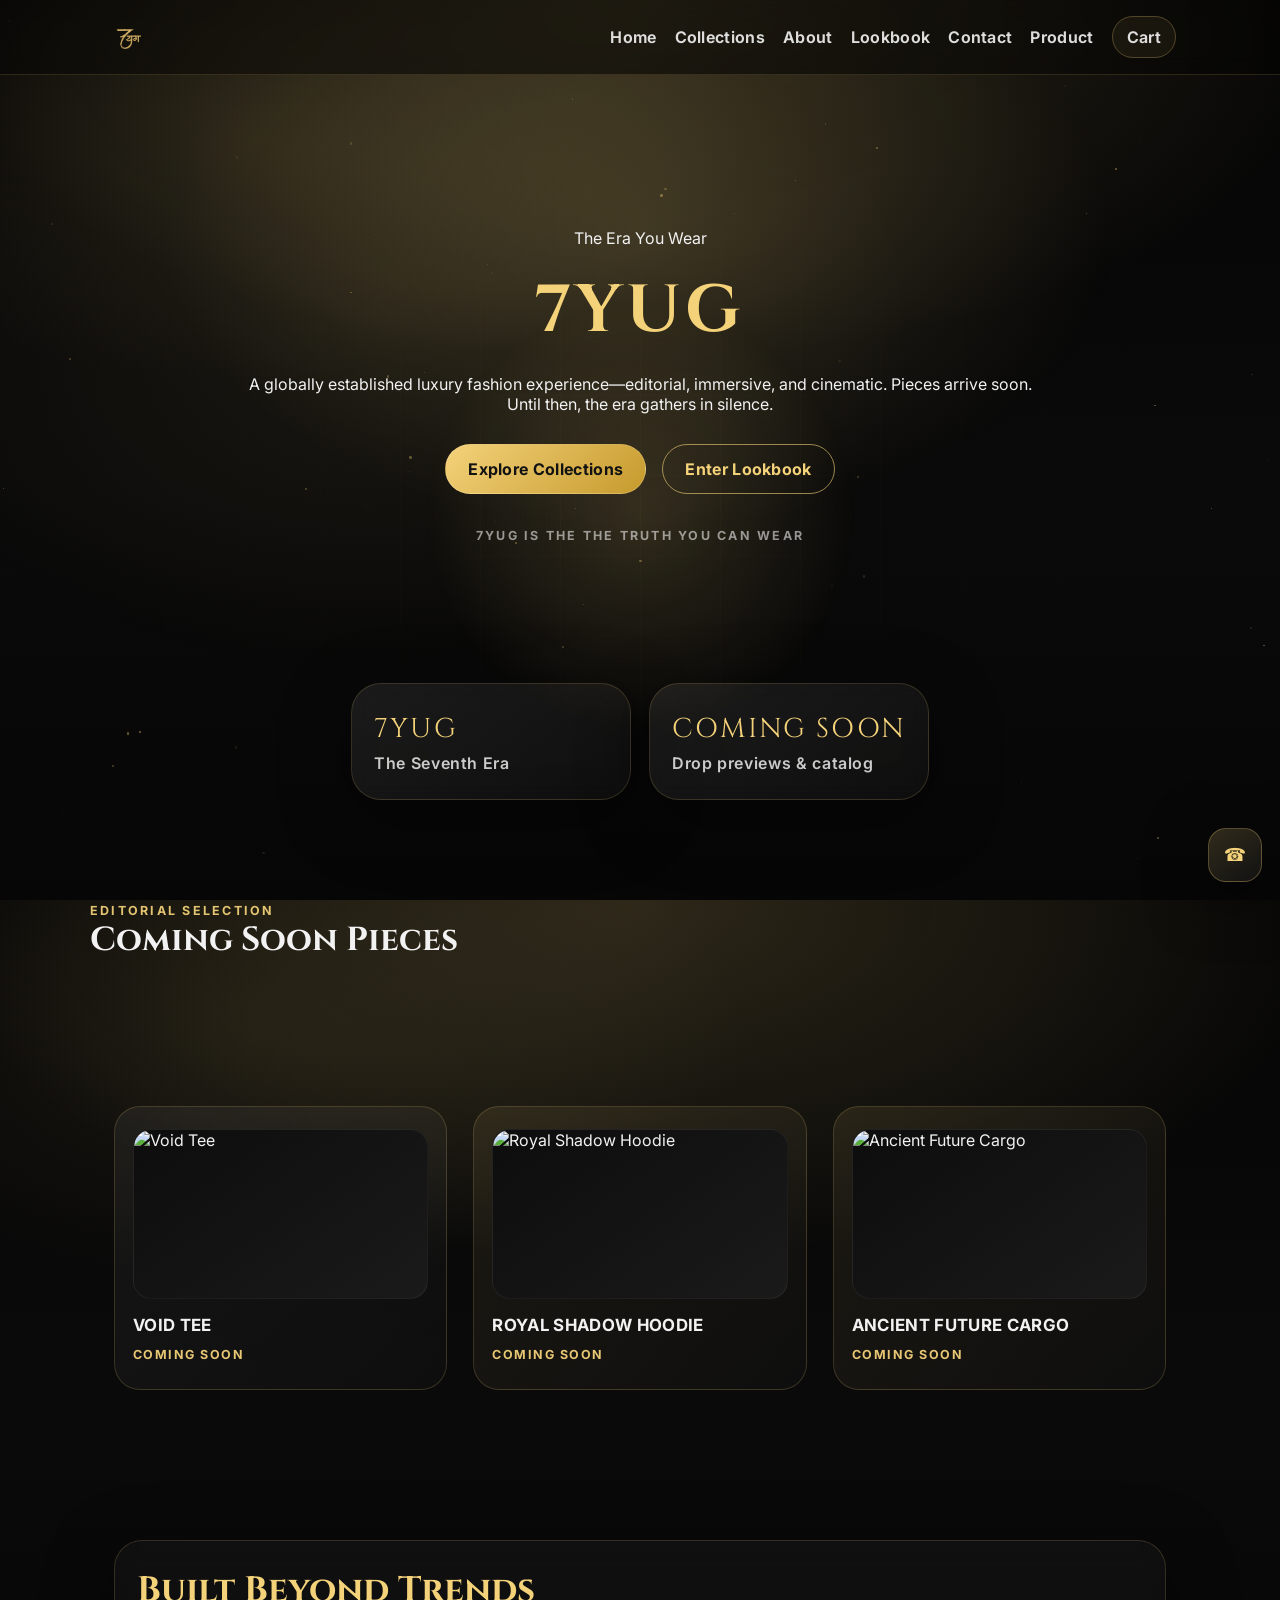
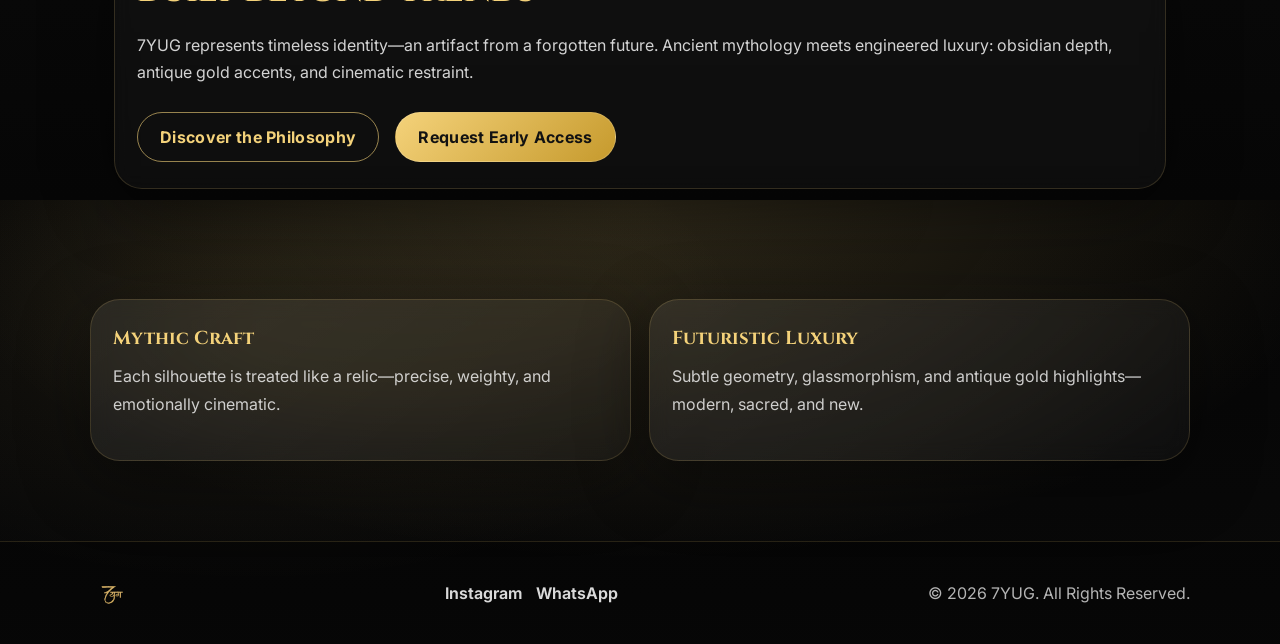
==== index.html @ 1b6e3635 "Add files via upload" ====
<!DOCTYPE html>
<html lang="en">
<head>
  <meta charset="UTF-8" />
  <meta name="viewport" content="width=device-width, initial-scale=1.0" />
  <title>7YUG — Luxury Fashion (Ancient Myth × Futuristic Luxury)</title>
  <meta name="description" content="7YUG — premium luxury fashion brand. Ancient mythology × futuristic luxury. Coming soon pieces, editorial energy, cinematic experience." />
  <link rel="canonical" href="./index.html" />

  <meta property="og:title" content="7YUG — Luxury Fashion" />
  <meta property="og:description" content="Ancient myth × futuristic luxury. Premium drops coming soon." />
  <meta property="og:type" content="website" />

  <link rel="stylesheet" href="css/style.css" />

  <link rel="preconnect" href="https://fonts.googleapis.com" />
  <link rel="preconnect" href="https://fonts.gstatic.com" crossorigin />
  <link href="https://fonts.googleapis.com/css2?family=Cinzel:wght@400;600;700&family=Inter:wght@300;400;500;600&display=swap" rel="stylesheet" />
</head>
<body class="inner-page">

  <div id="loading" aria-hidden="true">
    <div class="loading-wrap">
      <div class="loading-mark" aria-hidden="true">7YUG</div>
      <div class="loading-sub">Ancient myth × Futuristic luxury</div>
      <div class="loading-bar" role="progressbar" aria-valuemin="0" aria-valuemax="100">
        <span></span>
      </div>
    </div>
  </div>

  <div id="cursorLight" aria-hidden="true"></div>
  <div id="particles" aria-hidden="true"></div>

  <a class="skip-link" href="#main">Skip to content</a>

  <header class="site-header">
    <nav class="site-nav">
      <a class="logo" href="index.html" aria-label="7YUG Home">
        <img src="final logo.png" alt="7YUG logo" />
      </a>

      <button class="nav-toggle" type="button" aria-label="Open menu" aria-expanded="false" aria-controls="navMenu">
        <span></span><span></span><span></span>
      </button>

      <ul id="navMenu" class="nav-links" data-visible="false">
        <li><a href="index.html">Home</a></li>
        <li><a href="collections.html">Collections</a></li>
        <li><a href="about.html">About</a></li>
        <li><a href="lookbook.html">Lookbook</a></li>
        <li><a href="contact.html">Contact</a></li>
        <li><a href="product.html">Product</a></li>
        <li><a href="cart.html" class="nav-cart">Cart</a></li>
      </ul>
    </nav>
  </header>

  <main id="main">
    <section class="hero" aria-label="7YUG hero">
      <div class="hero__bg" aria-hidden="true">
        <div class="hero__vignette"></div>
        <div class="hero__grid"></div>
        <div class="hero__orb"></div>
      </div>

      <div class="hero__content">
        <div class="hero__kicker reveal">The Era You Wear </div>
        <h1 class="hero__title reveal"> 7YUG</h1>
        <p class="hero__lead reveal">
          A globally established luxury fashion experience—editorial, immersive, and cinematic.
          Pieces arrive soon. Until then, the era gathers in silence.
        </p>

        <div class="hero__cta reveal">
          <a class="btn gold-btn" href="collections.html">Explore Collections</a>
          <a class="btn outline-btn" href="lookbook.html">Enter Lookbook</a>
        </div>

        <div class="hero__scroll reveal">7YUG is the The Truth You Can Wear</div>
      </div>

      <div class="hero__bottom">
        <div class="hero__stat glass-card reveal">
          <div class="stat__n">7YUG</div>
          <div class="stat__t">The Seventh Era</div>
        </div>
        <div class="hero__stat glass-card reveal">
          <div class="stat__n">COMING SOON</div>
          <div class="stat__t">Drop previews & catalog</div>
        </div>
      </div>
    </section>

    <section class="section-wrap">
      <div class="section-head">
        <div class="eyebrow">Editorial Selection</div>
        <h2 class="h2">Coming Soon Pieces</h2>
      </div>

      <section class="product-grid">
        <a class="product-card coming-card reveal" href="product.html">
          <img class="product-image" loading="lazy" decoding="async" alt="Void Tee" src="https://images.unsplash.com/photo-1520975916090-3105956dac38?auto=format&fit=crop&w=900&q=70" />
          <h3>VOID TEE</h3>
          <span>COMING SOON</span>
        </a>

        <a class="product-card coming-card futuristic reveal" href="product.html">
          <img class="product-image" loading="lazy" decoding="async" alt="Royal Shadow Hoodie" src="https://images.unsplash.com/photo-1520975869019-1b8f4c6a8b1a?auto=format&fit=crop&w=900&q=70" />
          <h3>ROYAL SHADOW HOODIE</h3>
          <span>COMING SOON</span>
        </a>

        <a class="product-card coming-card futuristic reveal" href="product.html">
          <img class="product-image" loading="lazy" decoding="async" alt="Ancient Future Cargo" src="https://images.unsplash.com/photo-1520975661595-6453be3f7070?auto=format&fit=crop&w=900&q=70" />
          <h3>ANCIENT FUTURE CARGO</h3>
          <span>COMING SOON</span>
        </a>
      </section>
    </section>

    <section class="about-preview">
      <div class="about-text glass-card reveal">
        <h2>Built Beyond Trends</h2>

        <p>
          7YUG represents timeless identity—an artifact from a forgotten future.
          Ancient mythology meets engineered luxury: obsidian depth, antique gold accents, and cinematic restraint.
        </p>

        <div class="about-actions">
          <a class="btn outline-btn" href="about.html">Discover the Philosophy</a>
          <a class="btn gold-btn" href="contact.html">Request Early Access</a>
        </div>
      </div>
    </section>

    <section class="section-wrap">
      <div class="editorial-row">
        <article class="glass-card reveal editorial-block">
          <h3 class="editorial-title">Mythic Craft</h3>
          <p class="editorial-text">
            Each silhouette is treated like a relic—precise, weighty, and emotionally cinematic.
          </p>
        </article>

        <article class="glass-card reveal editorial-block">
          <h3 class="editorial-title">Futuristic Luxury</h3>
          <p class="editorial-text">
            Subtle geometry, glassmorphism, and antique gold highlights—modern, sacred, and new.
          </p>
        </article>
      </div>
    </section>
  </main>

  <footer class="site-footer">
    <div class="footer-content">
      <img src="final logo.png" alt="7YUG logo" />
      <div class="footer-links">
        <a href="https://www.instagram.com/7yug.co.in/" target="_blank" rel="noreferrer">Instagram</a>
        <a href="https://wa.me/917275882176" target="_blank" rel="noreferrer">WhatsApp</a>
      </div>
      <p>© <span id="year"></span> 7YUG. All Rights Reserved.</p>
    </div>
  </footer>

  <a class="whatsapp-float" href="https://wa.me/917275882176" target="_blank" rel="noreferrer" aria-label="Chat on WhatsApp">
    <span class="whatsapp-float__icon" aria-hidden="true">☎</span>
  </a>

  <script src="js/app.js"></script>
</body>
</html>
---- css/style.css ----
/* 7YUG base styles + cinematic luxury foundation */

:root {
  --bg: #070707;
  --panel: rgba(255, 255, 255, 0.04);
  --text: #f2f2f2;
  --muted: rgba(244, 210, 122, 0.9);
  --gold: #f4d27a;
  --gold-2: #c69a2d;
  --glass: rgba(255, 255, 255, 0.06);
  --glass-2: rgba(255, 255, 255, 0.035);
  --stroke: rgba(244, 210, 122, 0.18);
  --stroke-2: rgba(244, 210, 122, 0.12);
  --shadow: 0 18px 60px rgba(0, 0, 0, 0.55);
  --radius: 26px;
}

* {
  box-sizing: border-box;
}

html,
body {
  height: 100%;
}

body {
  margin: 0;
  font-family: Inter, system-ui, -apple-system, Segoe UI, Roboto, Helvetica, Arial, sans-serif;
  background:
    radial-gradient(1200px 600px at 50% 0%, rgba(244, 210, 122, 0.17), transparent 60%),
    radial-gradient(900px 450px at 20% 15%, rgba(244, 210, 122, 0.08), transparent 55%),
    linear-gradient(180deg, #050505, #0a0a0a 55%, #060606);
  color: var(--text);
  overflow-x: hidden;
}

a {
  color: inherit;
  text-decoration: none;
}

img {
  max-width: 100%;
  display: block;
}

.skip-link {
  position: absolute;
  left: -9999px;
  top: 10px;
  z-index: 1000;
  background: rgba(0, 0, 0, 0.85);
  border: 1px solid rgba(244, 210, 122, 0.35);
  padding: 10px 14px;
  border-radius: 999px;
}
.skip-link:focus {
  left: 12px;
}

/* Ambient particles layer (created in HTML) */
#particles {
  position: fixed;
  inset: 0;
  pointer-events: none;
  z-index: 0;
  opacity: 0.9;
}

/* Optional cursor glow element. JS safely ignores if not present. */
#cursorLight {
  position: fixed;
  width: 320px;
  height: 320px;
  border-radius: 50%;
  left: -9999px;
  top: -9999px;
  pointer-events: none;
  background: radial-gradient(circle, rgba(244, 210, 122, 0.28), transparent 60%);
  mix-blend-mode: screen;
  filter: blur(10px);
  z-index: 1;
  transform: translateZ(0);
}

/* Loading screen */
#loading {
  position: fixed;
  inset: 0;
  z-index: 999;
  background:
    radial-gradient(900px 500px at 50% 20%, rgba(244, 210, 122, 0.18), transparent 60%),
    linear-gradient(180deg, #050505, #0a0a0a);
  display: grid;
  place-items: center;
  transition: opacity 700ms ease, visibility 700ms ease;
}

#loading.is-hidden {
  opacity: 0;
  visibility: hidden;
}

.loading-wrap {
  width: min(720px, 92vw);
  padding: 34px 26px;
  border-radius: 30px;
  border: 1px solid rgba(244, 210, 122, 0.18);
  background: rgba(0, 0, 0, 0.35);
  box-shadow: var(--shadow);
  text-align: center;
}

.loading-mark {
  font-family: Cinzel, serif;
  letter-spacing: 0.24em;
  color: var(--gold);
  font-size: 2.2rem;
  text-transform: uppercase;
}

.loading-sub {
  margin-top: 10px;
  color: rgba(255, 255, 255, 0.78);
  font-size: 0.98rem;
  letter-spacing: 0.08em;
}

.loading-bar {
  margin-top: 26px;
  height: 10px;
  border-radius: 999px;
  background: rgba(255, 255, 255, 0.06);
  overflow: hidden;
  border: 1px solid rgba(244, 210, 122, 0.12);
}

.loading-bar span {
  display: block;
  height: 100%;
  width: 40%;
  background: linear-gradient(90deg, rgba(244, 210, 122, 0), rgba(244, 210, 122, 1), rgba(198, 154, 45, 1));
  animation: sweep 1.2s ease-in-out infinite;
}

@keyframes sweep {
  0% {
    transform: translateX(-120%);
  }
  100% {
    transform: translateX(220%);
  }
}

.glass-card {
  background: linear-gradient(145deg, rgba(255, 255, 255, 0.08), rgba(255, 255, 255, 0.03));
  border: 1px solid rgba(244, 210, 122, 0.16);
  box-shadow: 0 18px 70px rgba(0, 0, 0, 0.42);
  backdrop-filter: blur(10px);
  border-radius: 30px;
}

.reveal {
  opacity: 0;
  transform: translateY(14px);
  transition: opacity 700ms ease, transform 700ms ease;
}

.reveal.is-visible {
  opacity: 1;
  transform: translateY(0);
}

/* WhatsApp floating button */
.whatsapp-float {
  position: fixed;
  right: 18px;
  bottom: 18px;
  z-index: 50;
  width: 54px;
  height: 54px;
  border-radius: 18px;
  border: 1px solid rgba(244, 210, 122, 0.28);
  background: linear-gradient(145deg, rgba(244, 210, 122, 0.18), rgba(255, 255, 255, 0.05));
  backdrop-filter: blur(10px);
  box-shadow: 0 16px 60px rgba(0, 0, 0, 0.55);
  display: grid;
  place-items: center;
  transition: transform 180ms ease, border-color 180ms ease;
}

.whatsapp-float__icon {
  color: var(--gold);
  font-size: 18px;
  line-height: 1;
}

.whatsapp-float:hover {
  transform: translateY(-3px) scale(1.02);
  border-color: rgba(244, 210, 122, 0.45);
}

@media (max-width: 480px) {
  .whatsapp-float {
    right: 12px;
    bottom: 12px;
  }
}

/* Header / Nav */
.site-header {
  position: sticky;
  top: 0;
  z-index: 10;
  backdrop-filter: blur(10px);
  background: rgba(0, 0, 0, 0.35);
  border-bottom: 1px solid rgba(244, 210, 122, 0.15);
}

.site-nav {
  max-width: 1120px;
  margin: 0 auto;
  padding: 18px 24px;
  display: flex;
  align-items: center;
  justify-content: space-between;
  gap: 18px;
}

.site-nav .logo img {
  height: 38px;
  width: auto;
}

.nav-toggle {
  width: 44px;
  height: 44px;
  border-radius: 14px;
  border: 1px solid rgba(244, 210, 122, 0.22);
  background: rgba(255, 255, 255, 0.04);
  display: none;
  align-items: center;
  justify-content: center;
  gap: 4px;
  padding: 0;
}

.nav-toggle span {
  display: block;
  width: 18px;
  height: 2px;
  background: rgba(255, 255, 255, 0.85);
  transition: transform 220ms ease;
}

.nav-links {
  list-style: none;
  display: flex;
  gap: 18px;
  padding: 0;
  margin: 0;
  align-items: center;
}

.nav-links a {
  font-weight: 650;
  letter-spacing: 0.02em;
  color: rgba(255, 255, 255, 0.86);
  transition: color 160ms ease;
  position: relative;
}

.nav-links a:hover {
  color: var(--gold);
}

.nav-cart {
  padding: 10px 14px;
  border-radius: 999px;
  border: 1px solid rgba(244, 210, 122, 0.26);
  background: rgba(244, 210, 122, 0.06);
}

@media (max-width: 820px) {
  .nav-toggle {
    display: inline-flex;
  }
  .nav-links {
    position: absolute;
    top: 72px;
    left: 12px;
    right: 12px;
    flex-direction: column;
    align-items: flex-start;
    gap: 10px;
    padding: 16px 14px;
    border-radius: 22px;
    border: 1px solid rgba(244, 210, 122, 0.18);
    background: rgba(0, 0, 0, 0.65);
    backdrop-filter: blur(10px);
    transform-origin: top;
    transform: scale(0.98);
    opacity: 0;
    pointer-events: none;
    transition: opacity 180ms ease, transform 180ms ease;
  }
  .nav-links[data-visible="true"] {
    opacity: 1;
    transform: scale(1);
    pointer-events: auto;
  }
}

/* Home/collections product cards */
.inner-page {
  min-height: 100vh;
}

.product-grid {
  max-width: 1100px;
  margin: 0 auto;
  padding: 120px 24px 70px;
  display: grid;
  grid-template-columns: repeat(auto-fit, minmax(240px, 1fr));
  gap: 26px;
}

.product-grid.bigger-grid {
  padding-top: 90px;
}

.page-hero {
  padding: 120px 24px 40px;
  text-align: center;
}

.product-card {
  position: relative;
  border-radius: 26px;
  background: linear-gradient(145deg, rgba(255, 255, 255, 0.06), rgba(255, 255, 255, 0.02));
  border: 1px solid rgba(244, 210, 122, 0.18);
  padding: 22px 18px 26px;
  overflow: hidden;
  transform-style: preserve-3d;
  perspective: 900px;
  transition: transform 120ms ease;
}

.product-card::before {
  content: '';
  position: absolute;
  inset: -60px;
  background: radial-gradient(circle at var(--mx, 50%) var(--my, 50%), rgba(244, 210, 122, 0.22), transparent 55%);
  opacity: 0;
  transition: opacity 150ms ease;
}

.product-card:hover::before {
  opacity: 1;
}

.product-image {
  height: 170px;
  width: 100%;
  border-radius: 18px;
  border: 1px solid rgba(255, 255, 255, 0.06);
  object-fit: cover;
  background: linear-gradient(145deg, #0d0d0d, #1a1a1a);
}


.product-card h3 {
  margin: 16px 0 8px;
  font-size: 1.05rem;
  letter-spacing: 0.02em;
}

.product-card span,
.product-card p {
  display: inline-block;
  color: rgba(244, 210, 122, 0.95);
  font-weight: 700;
  letter-spacing: 0.12em;
  font-size: 0.78rem;
}

.product-card.futuristic {
  background: linear-gradient(145deg, rgba(244, 210, 122, 0.09), rgba(255, 255, 255, 0.02));
}

/* Buttons */
.btn {
  display: inline-flex;
  align-items: center;
  justify-content: center;
  padding: 14px 22px;
  border-radius: 999px;
  font-weight: 700;
  letter-spacing: 0.02em;
  transition: transform 140ms ease, background 140ms ease, border-color 140ms ease;
  min-width: 170px;
}

.btn:active {
  transform: translateY(1px);
}

.gold-btn {
  background: linear-gradient(135deg, rgba(244, 210, 122, 1), rgba(198, 154, 45, 1));
  color: #121212;
  border: 1px solid rgba(255, 255, 255, 0.15);
}

.outline-btn {
  background: transparent;
  border: 1px solid rgba(244, 210, 122, 0.6);
  color: var(--gold);
}

.btn:hover {
  transform: translateY(-2px);
}

/* Typography helpers */
.hero__title,
.display {
  font-family: Cinzel, serif;
}

.eyebrow {
  color: rgba(244, 210, 122, 0.92);
  letter-spacing: 0.18em;
  font-size: 0.78rem;
  text-transform: uppercase;
  font-weight: 700;
}

.h2 {
  font-family: Cinzel, serif;
  font-size: clamp(1.6rem, 2.6vw, 2.2rem);
  margin: 0;
}

.lead {
  color: rgba(255, 255, 255, 0.82);
  line-height: 1.7;
  font-size: 1.05rem;
  margin: 14px 0 0;
}

/* Home hero */
.hero {
  min-height: 92vh;
  display: grid;
  align-items: center;
  padding: 110px 24px 60px;
  position: relative;
  overflow: hidden;
}

.hero__bg {
  position: absolute;
  inset: 0;
  z-index: 0;
}

.hero__vignette {
  position: absolute;
  inset: -20px;
  background: radial-gradient(800px 500px at 50% 20%, rgba(244, 210, 122, 0.16), transparent 60%),
    radial-gradient(900px 600px at 30% 30%, rgba(244, 210, 122, 0.08), transparent 60%);
}

.hero__grid {
  position: absolute;
  inset: 0;
  background-image:
    linear-gradient(to right, rgba(244, 210, 122, 0.06) 1px, transparent 1px),
    linear-gradient(to bottom, rgba(244, 210, 122, 0.04) 1px, transparent 1px);
  background-size: 80px 80px;
  opacity: 0.55;
  transform: translateZ(0);
  mask-image: radial-gradient(ellipse at center, rgba(0, 0, 0, 1), rgba(0, 0, 0, 0) 65%);
}

.hero__orb {
  position: absolute;
  width: 520px;
  height: 520px;
  border-radius: 50%;
  left: 50%;
  top: 22%;
  transform: translateX(-50%);
  background: radial-gradient(circle, rgba(244, 210, 122, 0.18), transparent 60%);
  filter: blur(6px);
  opacity: 0.9;
}

.hero__content {
  position: relative;
  z-index: 1;
  max-width: 980px;
  margin: 0 auto;
  text-align: center;
}

.hero__kicker {
  margin: 0 auto;
}

.hero__title {
  margin: 18px 0 0;
  font-size: clamp(2.4rem, 5.2vw, 4.9rem);
  color: var(--gold);
  letter-spacing: 0.06em;
  text-transform: uppercase;
}

.hero__lead {
  max-width: 820px;
  margin: 18px auto 0;
}

.hero__cta {
  margin-top: 30px;
  display: flex;
  justify-content: center;
  gap: 16px;
  flex-wrap: wrap;
}

.hero__scroll {
  margin: 34px auto 0;
  width: max-content;
  color: rgba(255, 255, 255, 0.55);
  letter-spacing: 0.18em;
  text-transform: uppercase;
  font-weight: 700;
  font-size: 0.78rem;
}

.hero__bottom {
  position: relative;
  z-index: 1;
  max-width: 1100px;
  margin: 54px auto 0;
  display: grid;
  grid-template-columns: repeat(2, minmax(0, 1fr));
  gap: 18px;
}

.hero__stat {
  padding: 22px 18px;
  text-align: left;
}

.stat__n {
  font-family: Cinzel, serif;
  color: var(--gold);
  font-size: 1.7rem;
  letter-spacing: 0.08em;
}

.stat__t {
  margin-top: 6px;
  color: rgba(255, 255, 255, 0.78);
  letter-spacing: 0.04em;
  font-weight: 600;
}

@media (max-width: 820px) {
  .hero {
    padding-top: 92px;
  }
  .hero__bottom {
    grid-template-columns: 1fr;
  }
}

/* Sections */
.section-wrap {
  padding: 0 24px 80px;
}

.section-head {
  max-width: 1100px;
  margin: 0 auto 24px;
}

.section-title {
  font-family: Cinzel, serif;
  color: var(--gold);
}

.about-preview {
  max-width: 1100px;
  margin: 0 auto;
  padding: 0 24px 110px;
}

.about-text {
  border-radius: 28px;
  padding: 48px 36px;
  background: rgba(255, 255, 255, 0.03);
  border: 1px solid rgba(244, 210, 122, 0.16);
}

.about-text h2 {
  margin: 0;
  font-size: 2.2rem;
  color: var(--gold);
  font-family: 'Cinzel', serif;
}

.about-text p {
  margin: 18px 0 0;
  line-height: 1.7;
  color: rgba(255, 255, 255, 0.82);
}

.about-actions {
  margin-top: 26px;
  display: flex;
  gap: 16px;
  flex-wrap: wrap;
}

.editorial-row {
  max-width: 1100px;
  margin: 0 auto;
  display: grid;
  grid-template-columns: repeat(2, minmax(0, 1fr));
  gap: 18px;
}

.editorial-block {
  padding: 26px 22px;
}

.editorial-title {
  font-family: Cinzel, serif;
  color: var(--gold);
  margin: 0;
}

.editorial-text {
  margin-top: 12px;
  color: rgba(255, 255, 255, 0.78);
  line-height: 1.7;
}

@media (max-width: 820px) {
  .editorial-row {
    grid-template-columns: 1fr;
  }
}

/* Pages */
.lookbook,
.contact-page,
.product-page,
.cart-page {
  min-height: 100vh;
}

/* About / Lookbook / Contact existing selectors */
.about-page {
  max-width: 900px;
  margin: 0 auto;
  padding: 120px 24px 70px;
}

.about-page p {
  max-width: 720px;
  margin-top: 22px;
  line-height: 1.7;
  color: rgba(255, 255, 255, 0.82);
  font-size: 1.05rem;
}

.lookbook-grid {
  margin-top: 60px;
  display: grid;
  grid-template-columns: repeat(auto-fit, minmax(300px, 1fr));
  gap: 30px;
  padding: 0 24px 90px;
}

.lookbook-box {
  height: 500px;
  background: linear-gradient(145deg, #111, #191919);
  border-radius: 30px;
}

.page-hero h1,
.about-page h1,
.lookbook h1,
.contact-page h1,
.product-page h1,
.cart-page h1 {
  font-size: 5rem;
  color: #f4d27a;
  font-family: 'Cinzel', serif;
  margin: 0;
  line-height: 1.02;
}

.display.small-display {
  font-size: clamp(2.2rem, 4vw, 3.1rem);
}

@media(max-width: 768px) {
  .page-hero h1,
  .about-page h1,
  .lookbook h1,
  .contact-page h1 {
    font-size: 3rem;
  }
}

/* Footer */
.site-footer,
footer {
  padding: 34px 24px;
  border-top: 1px solid rgba(244, 210, 122, 0.14);
  background: rgba(0, 0, 0, 0.35);
}

.footer-content {
  max-width: 1100px;
  margin: 0 auto;
  display: flex;
  align-items: center;
  justify-content: space-between;
  gap: 16px;
  flex-wrap: wrap;
}

.footer-content img {
  height: 34px;
}

.footer-links {
  display: flex;
  gap: 14px;
}

.footer-links a {
  color: rgba(255, 255, 255, 0.85);
  font-weight: 650;
}

.footer-links a:hover {
  color: var(--gold);
}

footer p,
.site-footer p {
  margin: 0;
  color: rgba(255, 255, 255, 0.7);
}

/* Legacy footer selectors */
footer {
  padding: 34px 24px;
  border-top: 1px solid rgba(244, 210, 122, 0.14);
  background: rgba(0, 0, 0, 0.35);
}

/* Contact extras */
.contact-hero,
.about-hero {
  margin: 0 auto;
  max-width: 980px;
  padding: 50px 26px;
  text-align: center;
}

.contact-fine {
  margin-top: 24px;
  color: rgba(255, 255, 255, 0.78);
  font-weight: 600;
  letter-spacing: 0.02em;
}

/* Parallax-friendly frames */
.product-hero {
  padding: 120px 24px 60px;
  max-width: 1120px;
  margin: 0 auto;
  display: grid;
  grid-template-columns: 1.08fr 0.92fr;
  gap: 20px;
  align-items: center;
}

.product-hero__media {
  position: relative;
  min-height: 520px;
}

.product-hero__frame {
  position: absolute;
  inset: 0;
  border-radius: 34px;
  background: linear-gradient(145deg, rgba(255, 255, 255, 0.07), rgba(255, 255, 255, 0.03));
  border: 1px solid rgba(244, 210, 122, 0.16);
  box-shadow: var(--shadow);
  overflow: hidden;
}

.product-hero__art {
  position: absolute;
  inset: 0;
  border-radius: 34px;
  background:
    radial-gradient(500px 360px at 50% 30%, rgba(244, 210, 122, 0.22), transparent 60%),
    linear-gradient(145deg, rgba(0, 0, 0, 0.35), rgba(255, 255, 255, 0.02));
}

.product-hero__glow {
  position: absolute;
  left: 50%;
  top: 26%;
  width: 460px;
  height: 460px;
  transform: translateX(-50%);
  border-radius: 50%;
  background: radial-gradient(circle, rgba(244, 210, 122, 0.2), transparent 62%);
  filter: blur(10px);
  opacity: 0.95;
}

.product-hero__tag {
  position: absolute;
  top: 26px;
  left: 26px;
  padding: 10px 14px;
  border-radius: 999px;
  border: 1px solid rgba(244, 210, 122, 0.26);
  background: rgba(244, 210, 122, 0.06);
  color: var(--gold);
  font-weight: 800;
  letter-spacing: 0.18em;
  font-size: 0.78rem;
}

.product-hero__content {
  padding: 18px 10px;
}

.product-meta {
  margin-top: 22px;
}

.meta-row {
  display: flex;
  justify-content: space-between;
  gap: 14px;
  padding: 10px 0;
  border-bottom: 1px solid rgba(244, 210, 122, 0.1);
}

.meta-row:last-child {
  border-bottom: none;
}

.meta-row .k {
  color: rgba(255, 255, 255, 0.65);
  letter-spacing: 0.06em;
  font-weight: 700;
}

.meta-row .v {
  color: rgba(244, 210, 122, 0.95);
  font-weight: 800;
  letter-spacing: 0.02em;
}

.product-actions {
  margin-top: 26px;
  display: flex;
  gap: 14px;
  flex-wrap: wrap;
}

.fineprint {
  margin-top: 18px;
  color: rgba(255, 255, 255, 0.7);
  line-height: 1.6;
}

@media (max-width: 980px) {
  .product-hero {
    grid-template-columns: 1fr;
  }
  .product-hero__media {
    min-height: 420px;
  }
}

.editorial-section {
  padding: 0 24px 90px;
  max-width: 1120px;
  margin: 0 auto;
}

.editorial-grid {
  display: grid;
  grid-template-columns: repeat(3, minmax(0, 1fr));
  gap: 18px;
}

.glass-card.reveal {
  padding: 26px 22px;
}

@media (max-width: 980px) {
  .editorial-grid {
    grid-template-columns: 1fr;
  }
}

.cart-hero {
  padding: 120px 24px 90px;
}

.cart-card {
  margin: 0 auto;
  max-width: 980px;
  padding: 44px 26px;
}

.empty-state {
  margin-top: 28px;
}

.empty-icon {
  font-size: 2.2rem;
  color: var(--gold);
}

.empty-text {
  margin-top: 12px;
  color: rgba(255, 255, 255, 0.82);
  line-height: 1.7;
}

.empty-sub {
  margin-top: 10px;
  color: rgba(255, 255, 255, 0.7);
}

.cart-actions {
  margin-top: 26px;
  display: flex;
  gap: 14px;
  flex-wrap: wrap;
}

@media (prefers-reduced-motion: reduce) {
  .reveal {
    transition: none;
  }
  .btn {
    transition: none;
  }
}
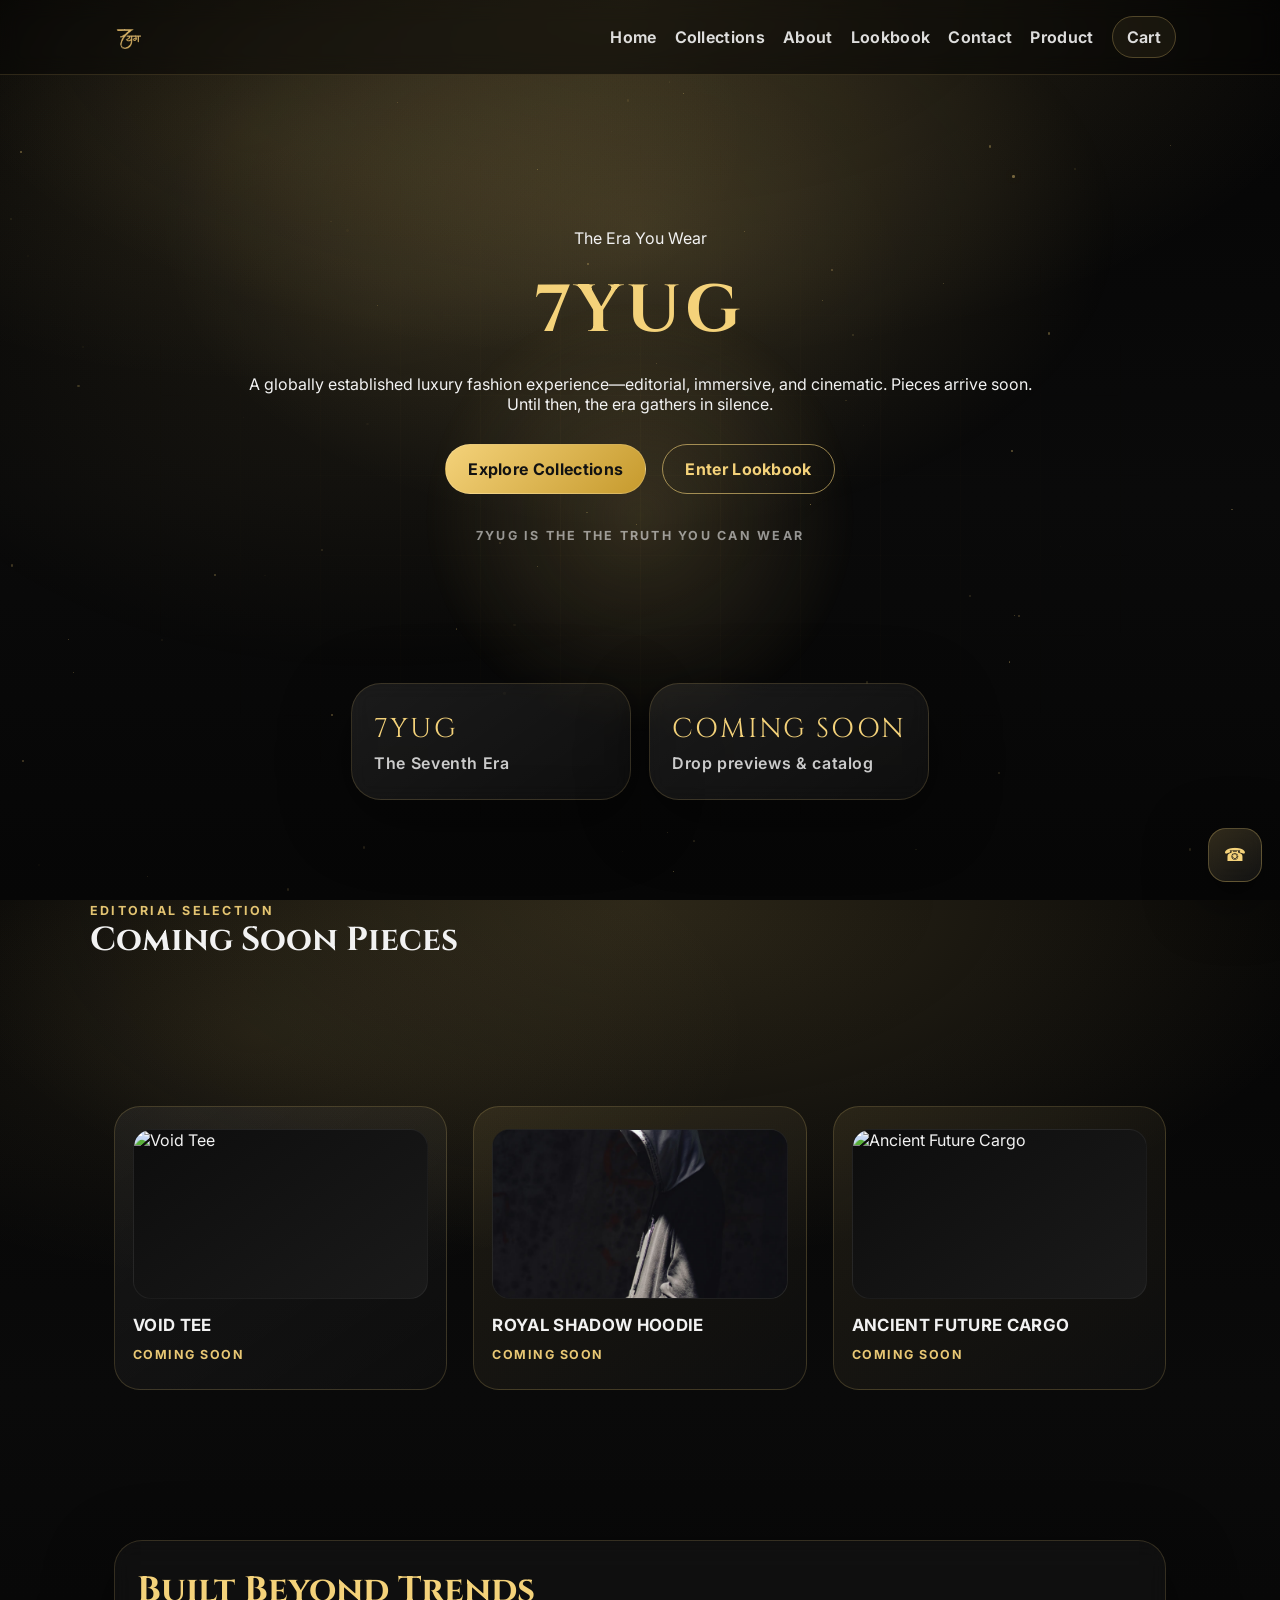
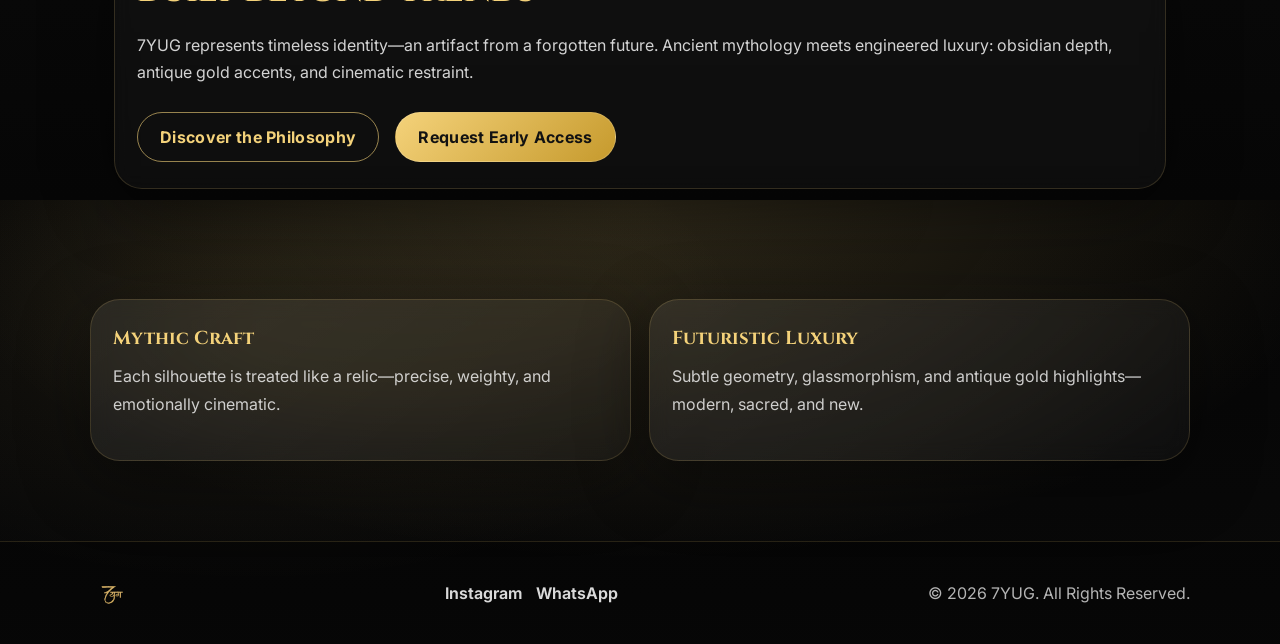
==== commit d2ac510e: "Update index.html" ====
--- a/index.html
+++ b/index.html
@@ -106,7 +106,7 @@
         </a>
 
         <a class="product-card coming-card futuristic reveal" href="product.html">
-          <img class="product-image" loading="lazy" decoding="async" alt="Royal Shadow Hoodie" src="https://images.unsplash.com/photo-1520975869019-1b8f4c6a8b1a?auto=format&fit=crop&w=900&q=70" />
+          <img class="product-image" loading="lazy" decoding="async" alt="Royal Shadow Hoodie" src="shadow hoodie.avif" />
           <h3>ROYAL SHADOW HOODIE</h3>
           <span>COMING SOON</span>
         </a>
